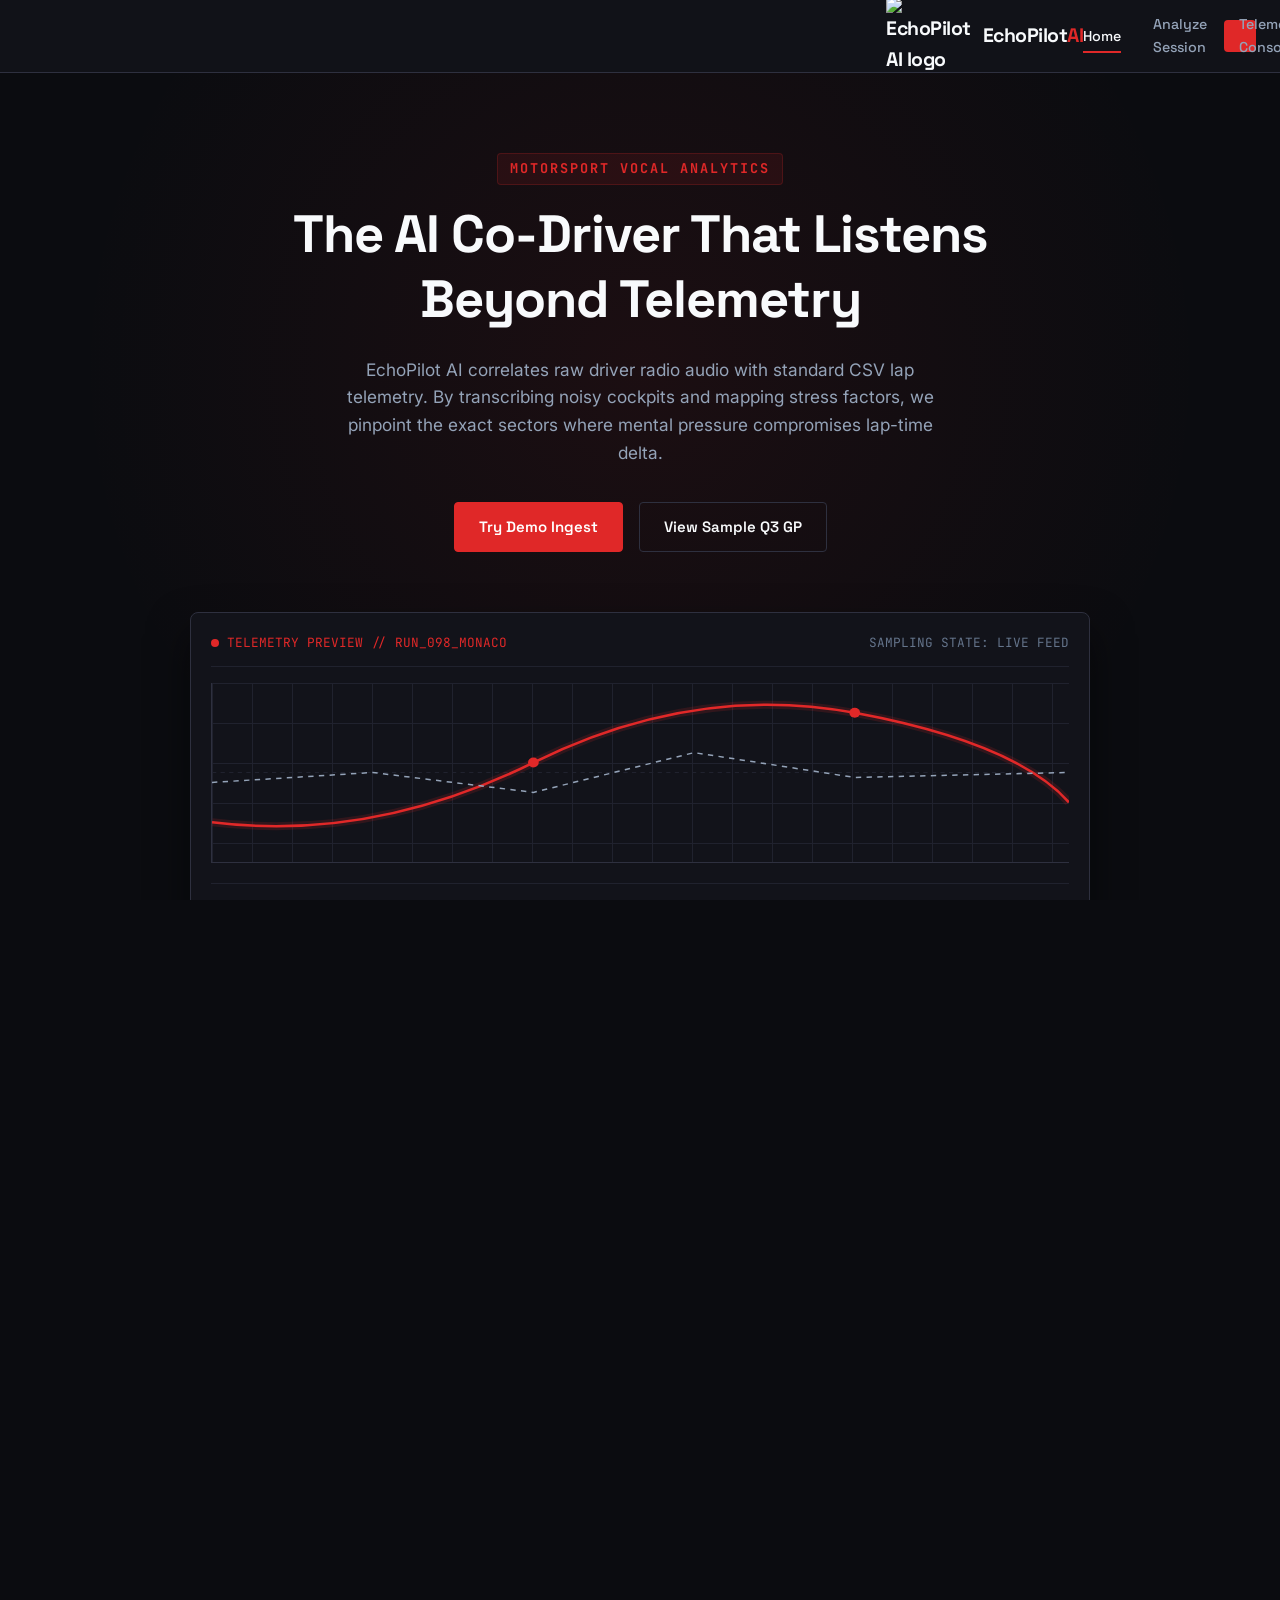
==== Frontend/index.html @ 36b870e9 "new" ====
<!DOCTYPE html>
<html lang="en">
<head>
    <meta charset="UTF-8">
    <meta name="viewport" content="width=device-width, initial-scale=1.0">
    <title>EchoPilot AI - The AI Co-Driver That Listens Beyond Telemetry</title>
    <meta name="description" content="EchoPilot AI correlates driver radio stress levels, vocal tone analysis, and telemetry times to provide racing engineers with pit-wall biometrics.">
    <!-- Global CSS -->
    <link rel="stylesheet" href="css/style.css">
    <!-- Inline page styles to avoid cluttering main stylesheet -->
    <style>
        .hero {
            padding: 80px 24px;
            text-align: center;
            position: relative;
            background: radial-gradient(circle at 50% 30%, rgba(224, 40, 40, 0.08) 0%, transparent 60%);
            border-bottom: 1px solid var(--border-color);
        }

        .hero-tag {
            font-family: var(--font-mono);
            color: var(--primary);
            font-size: 0.9rem;
            font-weight: 700;
            text-transform: uppercase;
            letter-spacing: 2px;
            margin-bottom: 16px;
            display: inline-block;
            background-color: rgba(224, 40, 40, 0.1);
            padding: 4px 12px;
            border-radius: 4px;
            border: 1px solid rgba(224, 40, 40, 0.2);
        }

        .hero h1 {
            max-width: 800px;
            margin: 0 auto 24px auto;
            font-size: 3.5rem;
        }

        .hero p {
            max-width: 600px;
            margin: 0 auto 36px auto;
            font-size: 1.15rem;
            color: var(--text-secondary);
        }

        .hero-ctas {
            display: flex;
            justify-content: center;
            gap: 16px;
            margin-bottom: 60px;
        }

        /* Telemetry preview graph container */
        .telemetry-preview {
            max-width: 900px;
            margin: 0 auto;
            background-color: var(--bg-dark);
            border: 1px solid var(--border-color);
            border-radius: var(--radius-md);
            padding: 20px;
            position: relative;
            overflow: hidden;
            box-shadow: 0 20px 40px rgba(0, 0, 0, 0.5);
        }

        .preview-header {
            display: flex;
            justify-content: space-between;
            align-items: center;
            border-bottom: 1px solid var(--border-light);
            padding-bottom: 12px;
            margin-bottom: 16px;
            font-family: var(--font-mono);
            font-size: 0.85rem;
            color: var(--text-muted);
        }

        .preview-header-live {
            display: flex;
            align-items: center;
            gap: 8px;
            color: var(--primary);
        }

        .preview-header-live::before {
            content: '';
            width: 8px;
            height: 8px;
            border-radius: 50%;
            background-color: var(--primary);
            animation: pulse 1.5s infinite;
        }

        .preview-graph {
            height: 180px;
            display: flex;
            align-items: flex-end;
            gap: 8px;
            padding-top: 20px;
            border-left: 1px solid var(--border-color);
            border-bottom: 1px solid var(--border-color);
            position: relative;
        }

        /* Grid lines in graph background */
        .preview-graph::before {
            content: '';
            position: absolute;
            top: 0;
            left: 0;
            width: 100%;
            height: 100%;
            background: linear-gradient(var(--border-light) 1px, transparent 1px),
                        linear-gradient(90deg, var(--border-light) 1px, transparent 1px);
            background-size: 40px 40px;
            z-index: 1;
        }

        .preview-line-svg {
            position: absolute;
            top: 0;
            left: 0;
            width: 100%;
            height: 100%;
            z-index: 2;
        }

        .preview-metrics {
            display: grid;
            grid-template-columns: repeat(3, 1fr);
            gap: 16px;
            margin-top: 20px;
            border-top: 1px solid var(--border-light);
            padding-top: 16px;
        }

        .metric-item {
            text-align: left;
        }

        .metric-label {
            font-family: var(--font-mono);
            color: var(--text-muted);
            font-size: 0.8rem;
            text-transform: uppercase;
        }

        .metric-value {
            font-family: var(--font-heading);
            font-size: 1.5rem;
            font-weight: 700;
        }

        .metric-value span {
            font-family: var(--font-mono);
            font-size: 0.9rem;
            font-weight: 400;
            color: var(--text-muted);
            margin-left: 4px;
        }

        /* Features Section */
        .features-section {
            padding: 80px 24px;
            max-width: 1200px;
            margin: 0 auto;
        }

        .features-grid {
            display: grid;
            grid-template-columns: repeat(2, 1fr);
            gap: var(--grid-gap);
            margin-top: 48px;
        }

        .feature-card {
            background-color: var(--bg-panel);
            border: 1px solid var(--border-color);
            border-radius: var(--radius-md);
            padding: 32px;
            transition: var(--transition);
            display: flex;
            flex-direction: column;
            gap: 16px;
        }

        .feature-card:hover {
            border-color: var(--border-hover);
            transform: translateY(-2px);
        }

        .feature-icon-wrapper {
            width: 48px;
            height: 48px;
            background-color: rgba(255, 255, 255, 0.05);
            border: 1px solid var(--border-color);
            border-radius: var(--radius-sm);
            display: flex;
            align-items: center;
            justify-content: center;
            color: var(--primary);
        }

        .feature-card h3 {
            font-size: 1.3rem;
            font-weight: 600;
        }

        .feature-card p {
            color: var(--text-secondary);
            margin-bottom: 0;
            font-size: 0.95rem;
        }

        /* Keyframe Pulse */
        @keyframes pulse {
            0% { opacity: 0.4; }
            50% { opacity: 1; }
            100% { opacity: 0.4; }
        }

        @media (max-width: 768px) {
            .hero h1 {
                font-size: 2.3rem;
            }
            .hero-ctas {
                flex-direction: column;
                align-items: stretch;
                max-width: 300px;
                margin: 0 auto 40px auto;
            }
            .features-grid {
                grid-template-columns: 1fr;
            }
        }
    </style>
</head>
<body>

    <!-- Header / Nav -->
    <header>
        <div class="nav-container">
            <a href="index.html" class="logo-link">
                <div class="logo-icon">
                    <img src="assets/logo/logo.png" alt="EchoPilot AI logo">
                <div class="logo-brand">EchoPilot<span>AI</span></div>
            </a>
            <button class="mobile-toggle" aria-label="Toggle Menu">&#9776;</button>
            <nav class="nav-menu">
                <a href="index.html" class="nav-link">Home</a>
                <a href="upload.html" class="nav-link">Analyze Session</a>
                <a href="results.html" class="nav-link">Telemetry Console</a>
                <a href="history.html" class="nav-link">Logs History</a>
                <a href="about.html" class="nav-link">About Project</a>
                <a href="upload.html" class="nav-cta">Analyze GP</a>
            </nav>
        </div>
    </header>

    <main>
        <!-- Hero Section -->
        <section class="hero">
            <div class="hero-tag">Motorsport Vocal Analytics</div>
            <h1>The AI Co-Driver That Listens Beyond Telemetry</h1>
            <p>
                EchoPilot AI correlates raw driver radio audio with standard CSV lap telemetry. 
                By transcribing noisy cockpits and mapping stress factors, we pinpoint the exact sectors 
                where mental pressure compromises lap-time delta.
            </p>
            <div class="hero-ctas">
                <a href="upload.html" class="btn btn-primary">Try Demo Ingest</a>
                <a href="results.html?session=session_monaco_002" class="btn btn-secondary">View Sample Q3 GP</a>
            </div>

            <!-- Telemetry Graph Preview Widget -->
            <div class="telemetry-preview">
                <div class="preview-header">
                    <div class="preview-header-live">TELEMETRY PREVIEW // RUN_098_MONACO</div>
                    <div>SAMPLING STATE: LIVE FEED</div>
                </div>
                <div class="preview-graph">
                    <!-- SVG graph overlay mimicking telemetry metrics -->
                    <svg class="preview-line-svg" viewBox="0 0 800 180" preserveAspectRatio="none">
                        <!-- Grid lines -->
                        <line x1="0" y1="90" x2="800" y2="90" stroke="#20222e" stroke-dasharray="4,4" />
                        <!-- Laps vs Stress Line -->
                        <path d="M 0 140 Q 150 160 300 80 T 600 30 T 800 120" fill="none" stroke="#e02828" stroke-width="2.5" />
                        <path d="M 0 140 Q 150 160 300 80 T 600 30 T 800 120" fill="none" stroke="rgba(224, 40, 40, 0.15)" stroke-width="8" />
                        <!-- Reference line -->
                        <path d="M 0 100 L 150 90 L 300 110 L 450 70 L 600 95 L 800 90" fill="none" stroke="#94a3b8" stroke-dasharray="5,5" stroke-width="1.5" />
                        <!-- Anchor telemetry circles -->
                        <circle cx="300" cy="80" r="5" fill="#e02828" />
                        <circle cx="600" cy="30" r="5" fill="#e02828" />
                    </svg>
                </div>
                <div class="preview-metrics">
                    <div class="metric-item">
                        <div class="metric-label">Stress Coeff. (Avg)</div>
                        <div class="metric-value" style="color: var(--primary);">78%<span>HIGH</span></div>
                    </div>
                    <div class="metric-item">
                        <div class="metric-label">Lap-Time Deviation</div>
                        <div class="metric-value">+1.24s<span>DEGRADED</span></div>
                    </div>
                    <div class="metric-item">
                        <div class="metric-label">Cockpit Sentiment</div>
                        <div class="metric-value" style="color: var(--accent-stressed);">STRESSED</div>
                    </div>
                </div>
            </div>
        </section>

        <!-- Feature Matrix -->
        <section class="features-section">
            <h2 style="justify-content: center; gap: 10px;">
                ENGINEERING SPECIFICATIONS 
                <span class="subtitle">// CORE MODULES</span>
            </h2>
            <div class="features-grid">
                <div class="feature-card">
                    <div class="feature-icon-wrapper">
                        <svg width="20" height="20" viewBox="0 0 24 24" fill="none" stroke="currentColor" stroke-width="2" stroke-linecap="round" stroke-linejoin="round"><path d="M12 2a3 3 0 0 0-3 3v7a3 3 0 0 0 6 0V5a3 3 0 0 0-3-3Z"></path><path d="M19 10v1a7 7 0 0 1-14 0v-1"></path><line x1="12" y1="19" x2="12" y2="22"></line></svg>
                    </div>
                    <h3>Motorsport Speech-to-Text</h3>
                    <p>
                        High-fidelity transcription tuned for noisy cockpit environments. Overcomes wind draft, engine pitch, transmission static, and driver breath patterns.
                    </p>
                </div>
                
                <div class="feature-card">
                    <div class="feature-icon-wrapper">
                        <svg width="20" height="20" viewBox="0 0 24 24" fill="none" stroke="currentColor" stroke-width="2" stroke-linecap="round" stroke-linejoin="round"><path d="M18 8A6 6 0 0 0 6 8c0 7-3 9-3 9h18s-3-2-3-9"></path><path d="M13.73 21a2 2 0 0 1-3.46 0"></path></svg>
                    </div>
                    <h3>Tone & Emotion Engine</h3>
                    <p>
                        Deep frequency evaluation of voice registers. Detects fatigue (tired), agitation (stressed), and calmness directly through pitch variations and structural word rates.
                    </p>
                </div>
                
                <div class="feature-card">
                    <div class="feature-icon-wrapper">
                        <svg width="20" height="20" viewBox="0 0 24 24" fill="none" stroke="currentColor" stroke-width="2" stroke-linecap="round" stroke-linejoin="round"><line x1="18" y1="20" x2="18" y2="10"></line><line x1="12" y1="20" x2="12" y2="4"></line><line x1="6" y1="20" x2="6" y2="14"></line></svg>
                    </div>
                    <h3>Telemetry Correlation</h3>
                    <p>
                        Aligns physiological vocal markers directly onto lap-time telemetry charts. Highlights exact track locations and corners where verbal anxiety correlates with time loss.
                    </p>
                </div>

                <div class="feature-card">
                    <div class="feature-icon-wrapper">
                        <svg width="20" height="20" viewBox="0 0 24 24" fill="none" stroke="currentColor" stroke-width="2" stroke-linecap="round" stroke-linejoin="round"><path d="m12 3-1.912 5.886H3.82l4.856 3.528L6.764 18.3 12 14.772l5.236 3.528-1.912-5.886 4.856-3.528h-6.268L12 3Z"></path></svg>
                    </div>
                    <h3>Race Pit Wall Insights</h3>
                    <p>
                        Synthesizes contextual voice-to-action suggestions. Recommends adjustment strategies for driver focus, pacing intervals, or cockpit coaching to maximize tires.
                    </p>
                </div>
            </div>
        </section>
    </main>

    <!-- Footer -->
    <footer>
        <div class="footer-content">
            <div class="footer-brand">
                <h4>EchoPilot<span>AI</span></h4>
                <p>An experimental motorsport telemetry analysis project built for college hackathons. Exploring bio-acoustic stress parameters inside racing simulators and driver cabins.</p>
            </div>
            <div class="footer-links">
                <h5>Platform</h5>
                <ul>
                    <li><a href="index.html">Landing Page</a></li>
                    <li><a href="upload.html">Telemetry Ingest</a></li>
                    <li><a href="results.html">Dashboard Console</a></li>
                </ul>
            </div>
            <div class="footer-links">
                <h5>Resources</h5>
                <ul>
                    <li><a href="history.html">History Log</a></li>
                    <li><a href="about.html">Tech Stack & Team</a></li>
                </ul>
            </div>
        </div>
        <div class="footer-bottom">
            <div>&copy; 2026 EchoPilot AI. Developed for the Motorsport Hackathon.</div>
            <div>STATUS: ACCELERATED DEVELOPMENT // BUILD 1.0.4</div>
        </div>
    </footer>

    <!-- Shared JS -->
    <script src="js/main.js"></script>
</body>
</html>
---- Frontend/css/style.css ----
/* ==========================================================================
   EchoPilot AI - Global Motorsport-Inspired Style Sheet
   ========================================================================== */

@import url('https://fonts.googleapis.com/css2?family=Space+Grotesk:wght@400;500;600;700&family=JetBrains+Mono:wght@400;500;700&family=Inter:wght@300;400;500;600&display=swap');

:root {
    /* Color Palette */
    --bg-darker: #0b0c10;
    --bg-dark: #12131a;
    --bg-panel: #1b1c24;
    --bg-panel-hover: #242630;
    
    --primary: #e02828;         /* F1 Racing Red */
    --primary-hover: #b01c1c;
    --primary-glow: rgba(224, 40, 40, 0.25);
    
    --accent-calm: #10b981;     /* Track Green */
    --accent-stressed: #ef4444; /* High Stress Red */
    --accent-tired: #f59e0b;    /* Fatigue Yellow */
    
    --text-primary: #f8fafc;
    --text-secondary: #94a3b8;
    --text-muted: #64748b;
    
    --border-color: #2e303f;
    --border-hover: #404359;
    --border-light: #20222e;

    /* Fonts */
    --font-heading: 'Space Grotesk', sans-serif;
    --font-body: 'Inter', sans-serif;
    --font-mono: 'JetBrains Mono', monospace;

    /* Transitions & Borders */
    --radius-sm: 4px;
    --radius-md: 8px;
    --radius-lg: 12px;
    --transition: all 0.2s cubic-bezier(0.4, 0, 0.2, 1);
    --grid-gap: 20px;
}

/* ==========================================================================
   Reset & Base Styles
   ========================================================================== */
* {
    margin: 0;
    padding: 0;
    box-sizing: border-box;
}

html, body {
    width: 100%;
    height: 100%;
    background-color: var(--bg-darker);
    color: var(--text-primary);
    font-family: var(--font-body);
    font-size: 15px;
    line-height: 1.6;
    overflow-x: hidden;
    scroll-behavior: smooth;
}

/* Header & Nav */
header {
    background-color: rgba(18, 19, 26, 0.95);
    backdrop-filter: blur(10px);
    border-bottom: 1px solid var(--border-color);
    position: sticky;
    top: 0;
    z-index: 1000;
}

.nav-container {
    max-width: 1280px;
    margin: 0 auto;
    padding: 0 24px;
    display: flex;
    justify-content: space-between;
    align-items: center;
    height: 72px;
}

.logo-link {
    display: flex;
    align-items: center;
    gap: 12px;
    text-decoration: none;
    color: var(--text-primary);
    font-family: var(--font-heading);
    font-weight: 700;
    font-size: 1.3rem;
    letter-spacing: -0.5px;
}

.logo-icon {
    display: flex;
    align-items: center;
    justify-content: center;
    width: 32px;
    height: 32px;
    background-color: var(--primary);
    border-radius: var(--radius-sm);
    color: white;
}

.logo-brand span {
    color: var(--primary);
}

.nav-menu {
    display: flex;
    align-items: center;
    list-style: none;
    gap: 32px;
}

.nav-link {
    text-decoration: none;
    color: var(--text-secondary);
    font-family: var(--font-heading);
    font-weight: 500;
    font-size: 0.95rem;
    transition: var(--transition);
    position: relative;
    padding: 6px 0;
}

.nav-link::after {
    content: '';
    position: absolute;
    bottom: 0;
    left: 0;
    width: 0;
    height: 2px;
    background-color: var(--primary);
    transition: var(--transition);
}

.nav-link:hover,
.nav-link.active {
    color: var(--text-primary);
}

.nav-link:hover::after,
.nav-link.active::after {
    width: 100%;
}

.nav-cta {
    background-color: var(--primary);
    color: white;
    padding: 8px 16px;
    border-radius: var(--radius-sm);
    font-weight: 600;
    font-size: 0.9rem;
    text-decoration: none;
    transition: var(--transition);
    border: 1px solid transparent;
}

.nav-cta:hover {
    background-color: var(--primary-hover);
    box-shadow: 0 0 12px var(--primary-glow);
}

/* Mobile Toggle */
.mobile-toggle {
    display: none;
    background: none;
    border: none;
    color: var(--text-primary);
    font-size: 1.5rem;
    cursor: pointer;
}

/* ==========================================================================
   Layout Containers
   ========================================================================== */
main {
    min-height: calc(100vh - 72px - 200px);
}

.container {
    max-width: 1200px;
    margin: 0 auto;
    padding: 48px 24px;
}

/* ==========================================================================
   Typography & Elements
   ========================================================================== */
h1, h2, h3, h4, h5, h6 {
    font-family: var(--font-heading);
    color: var(--text-primary);
    font-weight: 700;
    line-height: 1.25;
}

h1 {
    font-size: 2.8rem;
    letter-spacing: -1px;
}

h2 {
    font-size: 2rem;
    border-bottom: 2px solid var(--border-light);
    padding-bottom: 12px;
    margin-bottom: 24px;
    display: flex;
    justify-content: space-between;
    align-items: center;
}

h2 span.subtitle {
    font-size: 1rem;
    font-family: var(--font-mono);
    color: var(--text-muted);
    font-weight: 400;
}

p {
    color: var(--text-secondary);
    margin-bottom: 16px;
}

a {
    color: var(--primary);
    transition: var(--transition);
}

a:hover {
    color: var(--primary-hover);
}

.mono {
    font-family: var(--font-mono);
}

/* ==========================================================================
   Buttons
   ========================================================================== */
.btn {
    display: inline-flex;
    align-items: center;
    justify-content: center;
    padding: 12px 24px;
    font-family: var(--font-heading);
    font-weight: 600;
    font-size: 1rem;
    text-decoration: none;
    border-radius: var(--radius-sm);
    transition: var(--transition);
    cursor: pointer;
    gap: 8px;
}

.btn-primary {
    background-color: var(--primary);
    color: white;
    border: 1px solid var(--primary);
}

.btn-primary:hover {
    background-color: var(--primary-hover);
    border-color: var(--primary-hover);
    box-shadow: 0 0 16px var(--primary-glow);
}

.btn-secondary {
    background-color: transparent;
    color: var(--text-primary);
    border: 1px solid var(--border-color);
}

.btn-secondary:hover {
    background-color: rgba(255, 255, 255, 0.05);
    border-color: var(--text-secondary);
}

.btn-danger {
    background-color: transparent;
    color: var(--accent-stressed);
    border: 1px solid rgba(239, 68, 68, 0.3);
}

.btn-danger:hover {
    background-color: rgba(239, 68, 68, 0.1);
    border-color: var(--accent-stressed);
}

/* ==========================================================================
   Cards & Layout Components
   ========================================================================== */
.card {
    background-color: var(--bg-dark);
    border: 1px solid var(--border-color);
    border-radius: var(--radius-md);
    padding: 24px;
    transition: var(--transition);
}

.card:hover {
    border-color: var(--border-hover);
}

/* Motorsport Dash Style borders */
.dash-card {
    background-color: var(--bg-panel);
    border: 1px solid var(--border-color);
    border-top: 3px solid var(--border-color);
    border-radius: var(--radius-sm);
    position: relative;
    padding: 20px;
}

.dash-card::before {
    content: '';
    position: absolute;
    top: -3px;
    left: 0;
    width: 24px;
    height: 3px;
    background-color: var(--primary);
}

/* ==========================================================================
   Telemetry Status Badges
   ========================================================================== */
.badge {
    display: inline-flex;
    align-items: center;
    padding: 4px 10px;
    border-radius: 4px;
    font-family: var(--font-mono);
    font-size: 0.8rem;
    font-weight: 600;
    text-transform: uppercase;
    letter-spacing: 0.5px;
    gap: 6px;
}

.badge::before {
    content: '';
    display: inline-block;
    width: 8px;
    height: 8px;
    border-radius: 50%;
}

.badge-calm {
    background-color: rgba(16, 185, 129, 0.1);
    color: var(--accent-calm);
    border: 1px solid rgba(16, 185, 129, 0.2);
}
.badge-calm::before {
    background-color: var(--accent-calm);
    box-shadow: 0 0 6px var(--accent-calm);
}

.badge-stressed {
    background-color: rgba(239, 68, 68, 0.1);
    color: var(--accent-stressed);
    border: 1px solid rgba(239, 68, 68, 0.2);
}
.badge-stressed::before {
    background-color: var(--accent-stressed);
    box-shadow: 0 0 6px var(--accent-stressed);
}

.badge-tired {
    background-color: rgba(245, 158, 11, 0.1);
    color: var(--accent-tired);
    border: 1px solid rgba(245, 158, 11, 0.2);
}
.badge-tired::before {
    background-color: var(--accent-tired);
    box-shadow: 0 0 6px var(--accent-tired);
}

/* ==========================================================================
   Footer
   ========================================================================== */
footer {
    background-color: var(--bg-darker);
    border-top: 1px solid var(--border-color);
    padding: 48px 24px;
    margin-top: 60px;
}

.footer-content {
    max-width: 1200px;
    margin: 0 auto;
    display: grid;
    grid-template-columns: 2fr 1fr 1fr;
    gap: 40px;
}

.footer-brand h4 {
    font-size: 1.2rem;
    margin-bottom: 12px;
    font-family: var(--font-heading);
}

.footer-brand h4 span {
    color: var(--primary);
}

.footer-brand p {
    font-size: 0.9rem;
    color: var(--text-muted);
    max-width: 320px;
}

.footer-links h5 {
    font-size: 0.9rem;
    color: var(--text-primary);
    text-transform: uppercase;
    letter-spacing: 1px;
    margin-bottom: 16px;
    font-family: var(--font-heading);
}

.footer-links ul {
    list-style: none;
}

.footer-links li {
    margin-bottom: 10px;
}

.footer-links a {
    text-decoration: none;
    color: var(--text-secondary);
    font-size: 0.9rem;
    transition: var(--transition);
}

.footer-links a:hover {
    color: var(--text-primary);
}

.footer-bottom {
    max-width: 1200px;
    margin: 40px auto 0 auto;
    padding-top: 24px;
    border-top: 1px solid var(--border-light);
    display: flex;
    justify-content: space-between;
    align-items: center;
    color: var(--text-muted);
    font-size: 0.85rem;
    font-family: var(--font-mono);
}

/* ==========================================================================
   Responsive Utilities
   ========================================================================== */
@media (max-width: 768px) {
    h1 {
        font-size: 2.2rem;
    }
    
    h2 {
        font-size: 1.6rem;
        flex-direction: column;
        align-items: flex-start;
        gap: 8px;
    }

    .nav-menu {
        display: none; /* simple mobile drawer could be toggle triggered */
    }

    .mobile-toggle {
        display: block;
    }
    
    .footer-content {
        grid-template-columns: 1fr;
        gap: 24px;
    }
    
    .footer-bottom {
        flex-direction: column;
        gap: 12px;
        align-items: flex-start;
    }
}
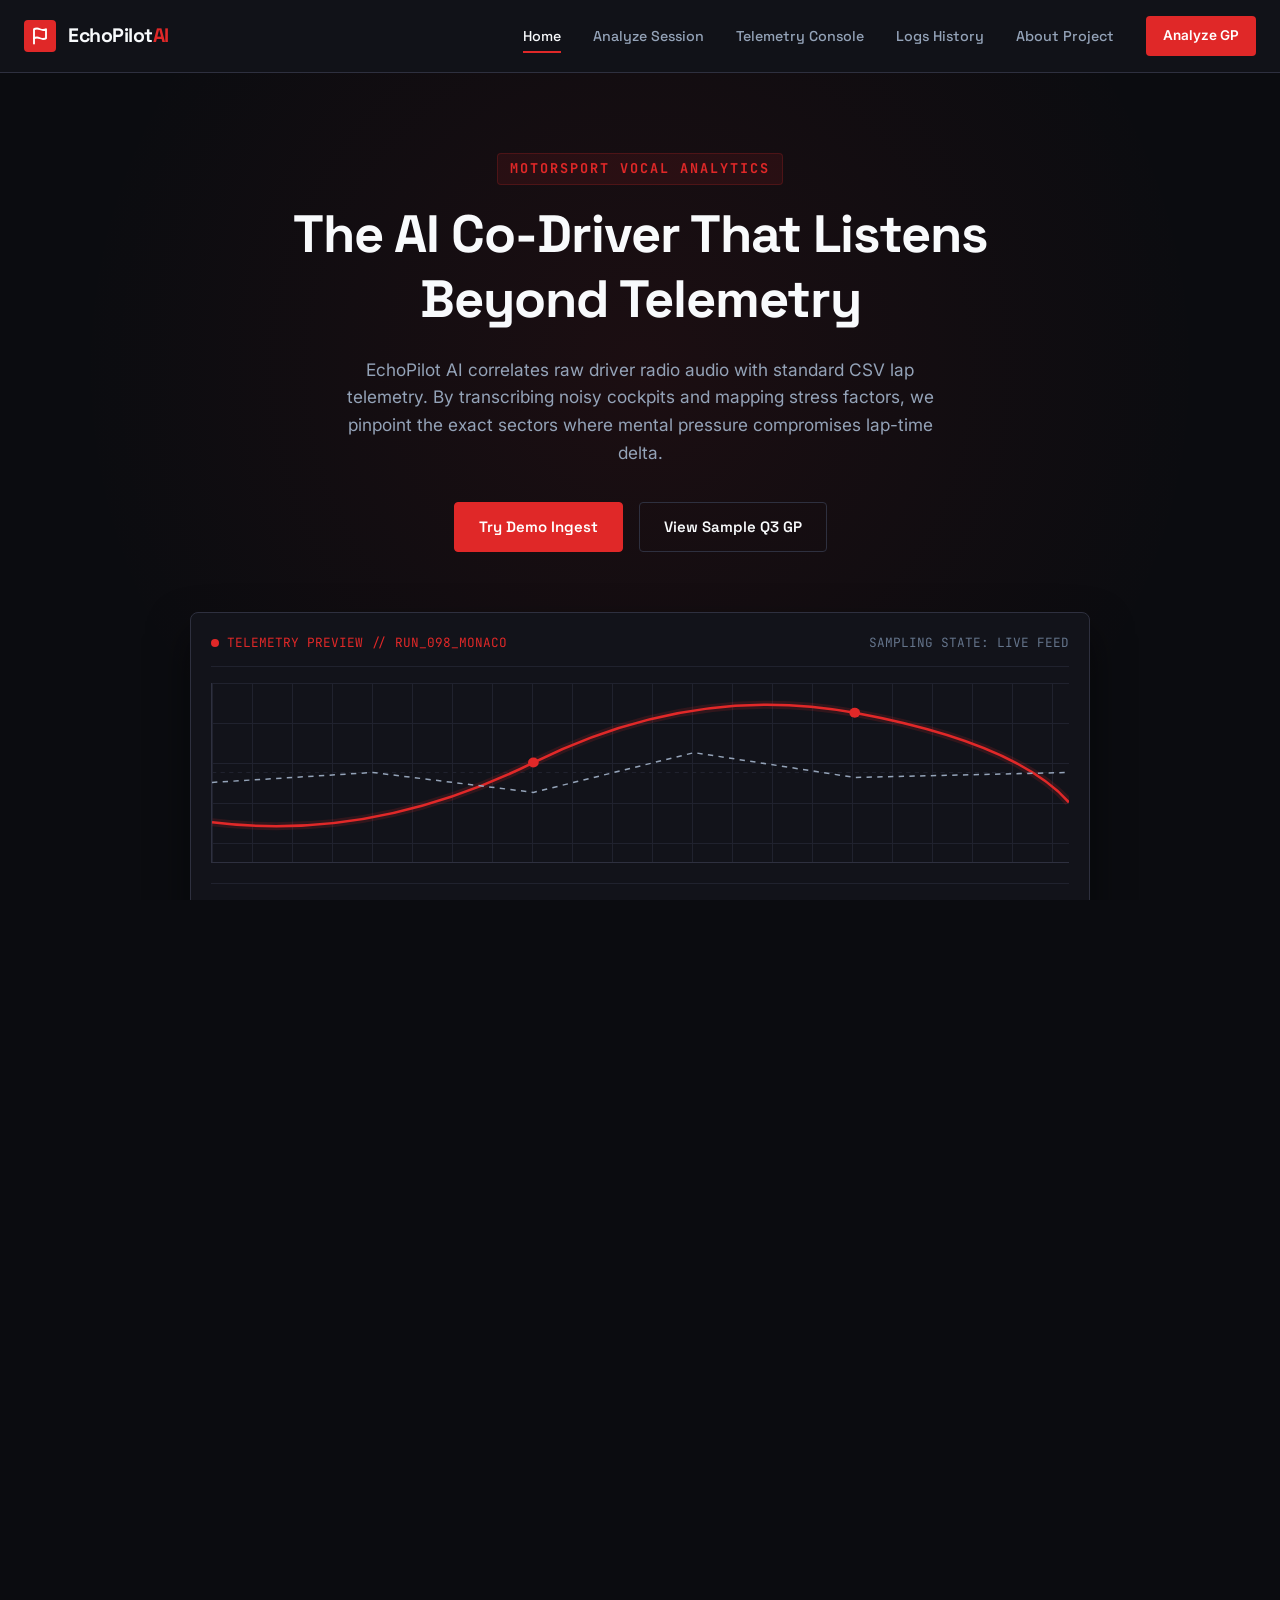
==== commit 953314e1: "Replace logo image with SVG in index.html" ====
--- a/Frontend/index.html
+++ b/Frontend/index.html
@@ -244,7 +244,8 @@
         <div class="nav-container">
             <a href="index.html" class="logo-link">
                 <div class="logo-icon">
-                    <img src="assets/logo/logo.png" alt="EchoPilot AI logo">
+                    <svg width="18" height="18" viewBox="0 0 24 24" fill="none" stroke="currentColor" stroke-width="2.5" stroke-linecap="round" stroke-linejoin="round"><path d="M4 15s1-1 4-1 5 2 8 2 4-1 4-1V3s-1 1-4 1-5-2-8-2-4 1-4 1z"></path><line x1="4" y1="22" x2="4" y2="15"></line></svg>
+                </div>
                 <div class="logo-brand">EchoPilot<span>AI</span></div>
             </a>
             <button class="mobile-toggle" aria-label="Toggle Menu">&#9776;</button>
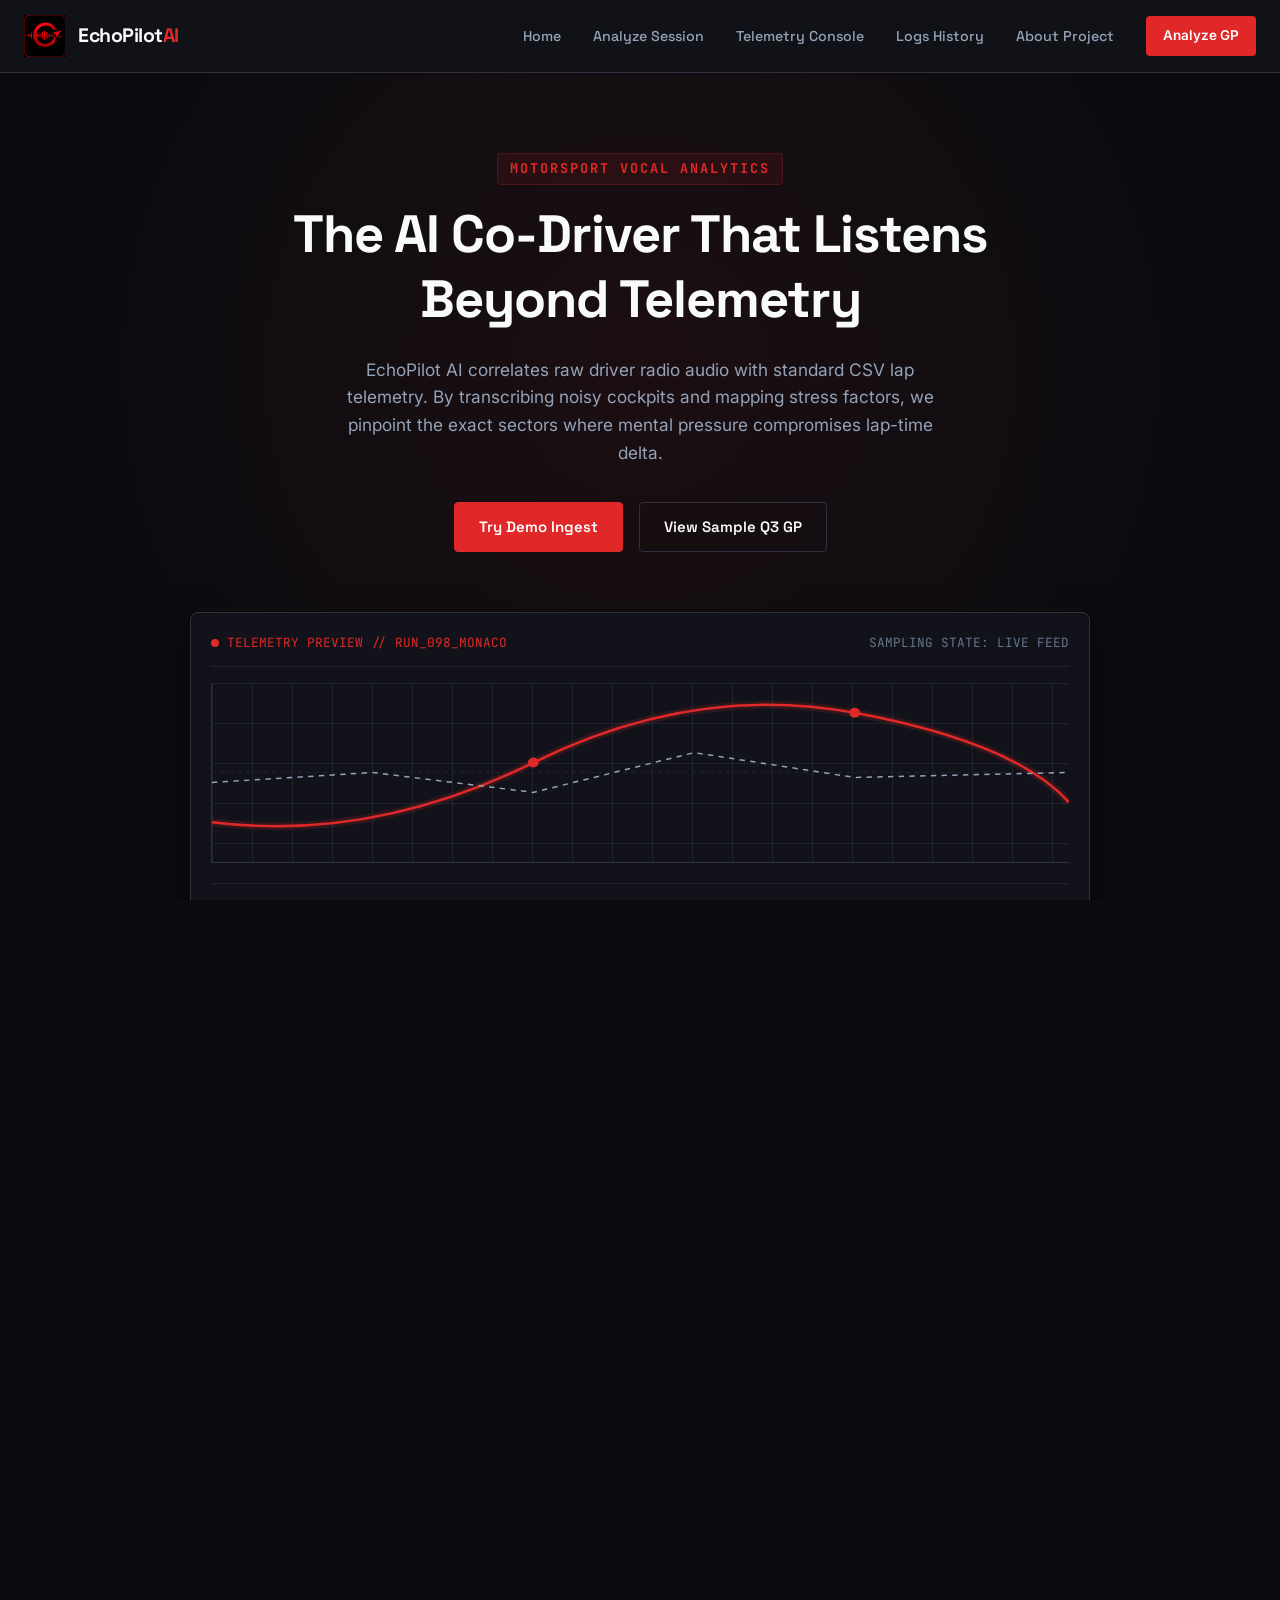
==== commit 2adf9ae0: "Replace logo SVG with image in header" ====
--- a/Frontend/index.html
+++ b/Frontend/index.html
@@ -244,7 +244,7 @@
         <div class="nav-container">
             <a href="index.html" class="logo-link">
                 <div class="logo-icon">
-                    <svg width="18" height="18" viewBox="0 0 24 24" fill="none" stroke="currentColor" stroke-width="2.5" stroke-linecap="round" stroke-linejoin="round"><path d="M4 15s1-1 4-1 5 2 8 2 4-1 4-1V3s-1 1-4 1-5-2-8-2-4 1-4 1z"></path><line x1="4" y1="22" x2="4" y2="15"></line></svg>
+                    <img src="../assets/logo/final_logo.png" alt="EchoPilot AI">
                 </div>
                 <div class="logo-brand">EchoPilot<span>AI</span></div>
             </a>
--- a/Frontend/css/style.css
+++ b/Frontend/css/style.css
@@ -97,11 +97,17 @@
     display: flex;
     align-items: center;
     justify-content: center;
-    width: 32px;
-    height: 32px;
+    width: 42px;
+    height: 42px;
     background-color: var(--primary);
     border-radius: var(--radius-sm);
     color: white;
+}
+.logo-icon img {
+    width: 42px;
+    height: 42px;
+    object-fit: contain;
+    image-rendering: auto;
 }
 
 .logo-brand span {
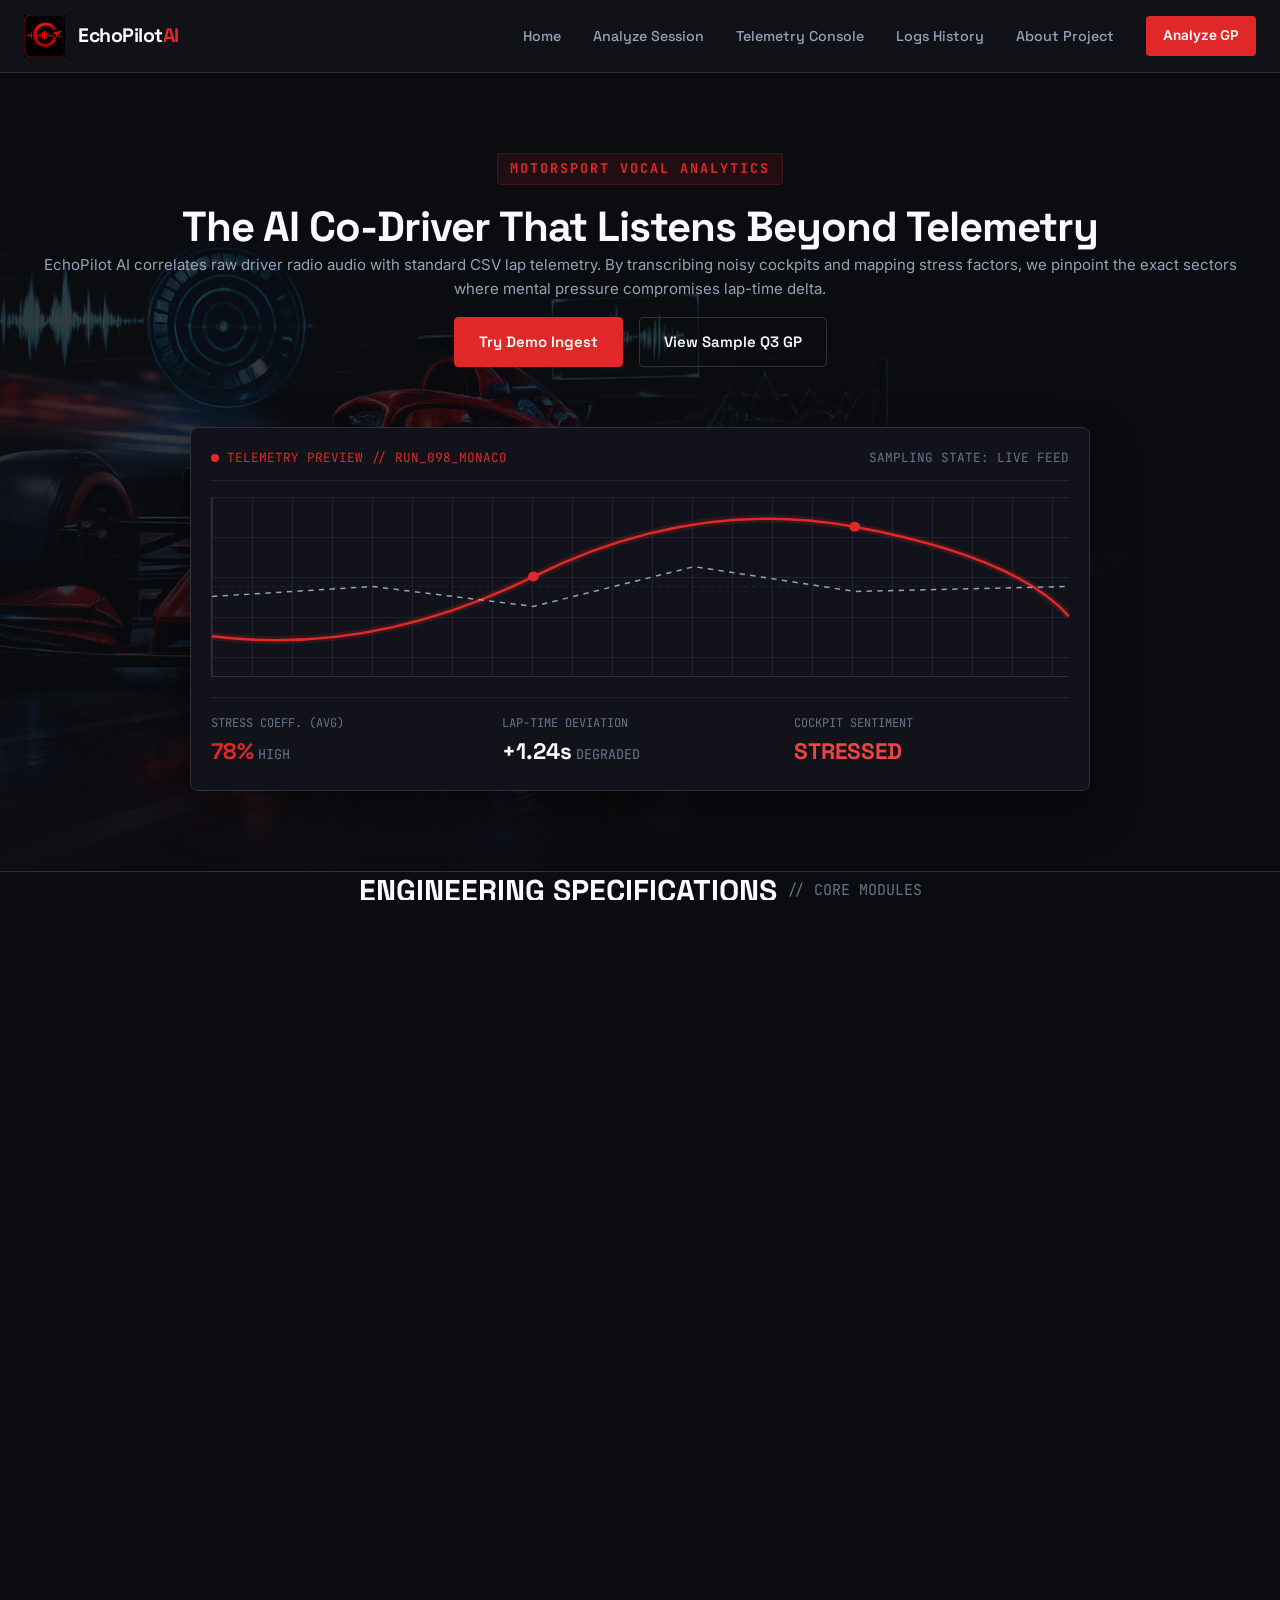
==== commit ca714faf: "Revise hero section styles in index.html Updated the hero section styles with a new background gradi" ====
--- a/Frontend/index.html
+++ b/Frontend/index.html
@@ -10,12 +10,25 @@
     <!-- Inline page styles to avoid cluttering main stylesheet -->
     <style>
         .hero {
-            padding: 80px 24px;
-            text-align: center;
-            position: relative;
-            background: radial-gradient(circle at 50% 30%, rgba(224, 40, 40, 0.08) 0%, transparent 60%);
-            border-bottom: 1px solid var(--border-color);
-        }
+    padding: 80px 24px;
+    text-align: center;
+    position: relative;
+    overflow: hidden;
+    border-bottom: 1px solid var(--border-color);
+
+    background:
+        linear-gradient(
+            rgba(11, 12, 16, 0.72),
+            rgba(11, 12, 16, 0.90)
+        ),
+        url("../../assets/backgrounds/home page.png");
+
+    background-size: cover;
+    background-position: center;
+    background-repeat: no-repeat;
+    background-attachment: fixed;
+
+    border-bottom: 1px solid var(--border-color);
 
         .hero-tag {
             font-family: var(--font-mono);
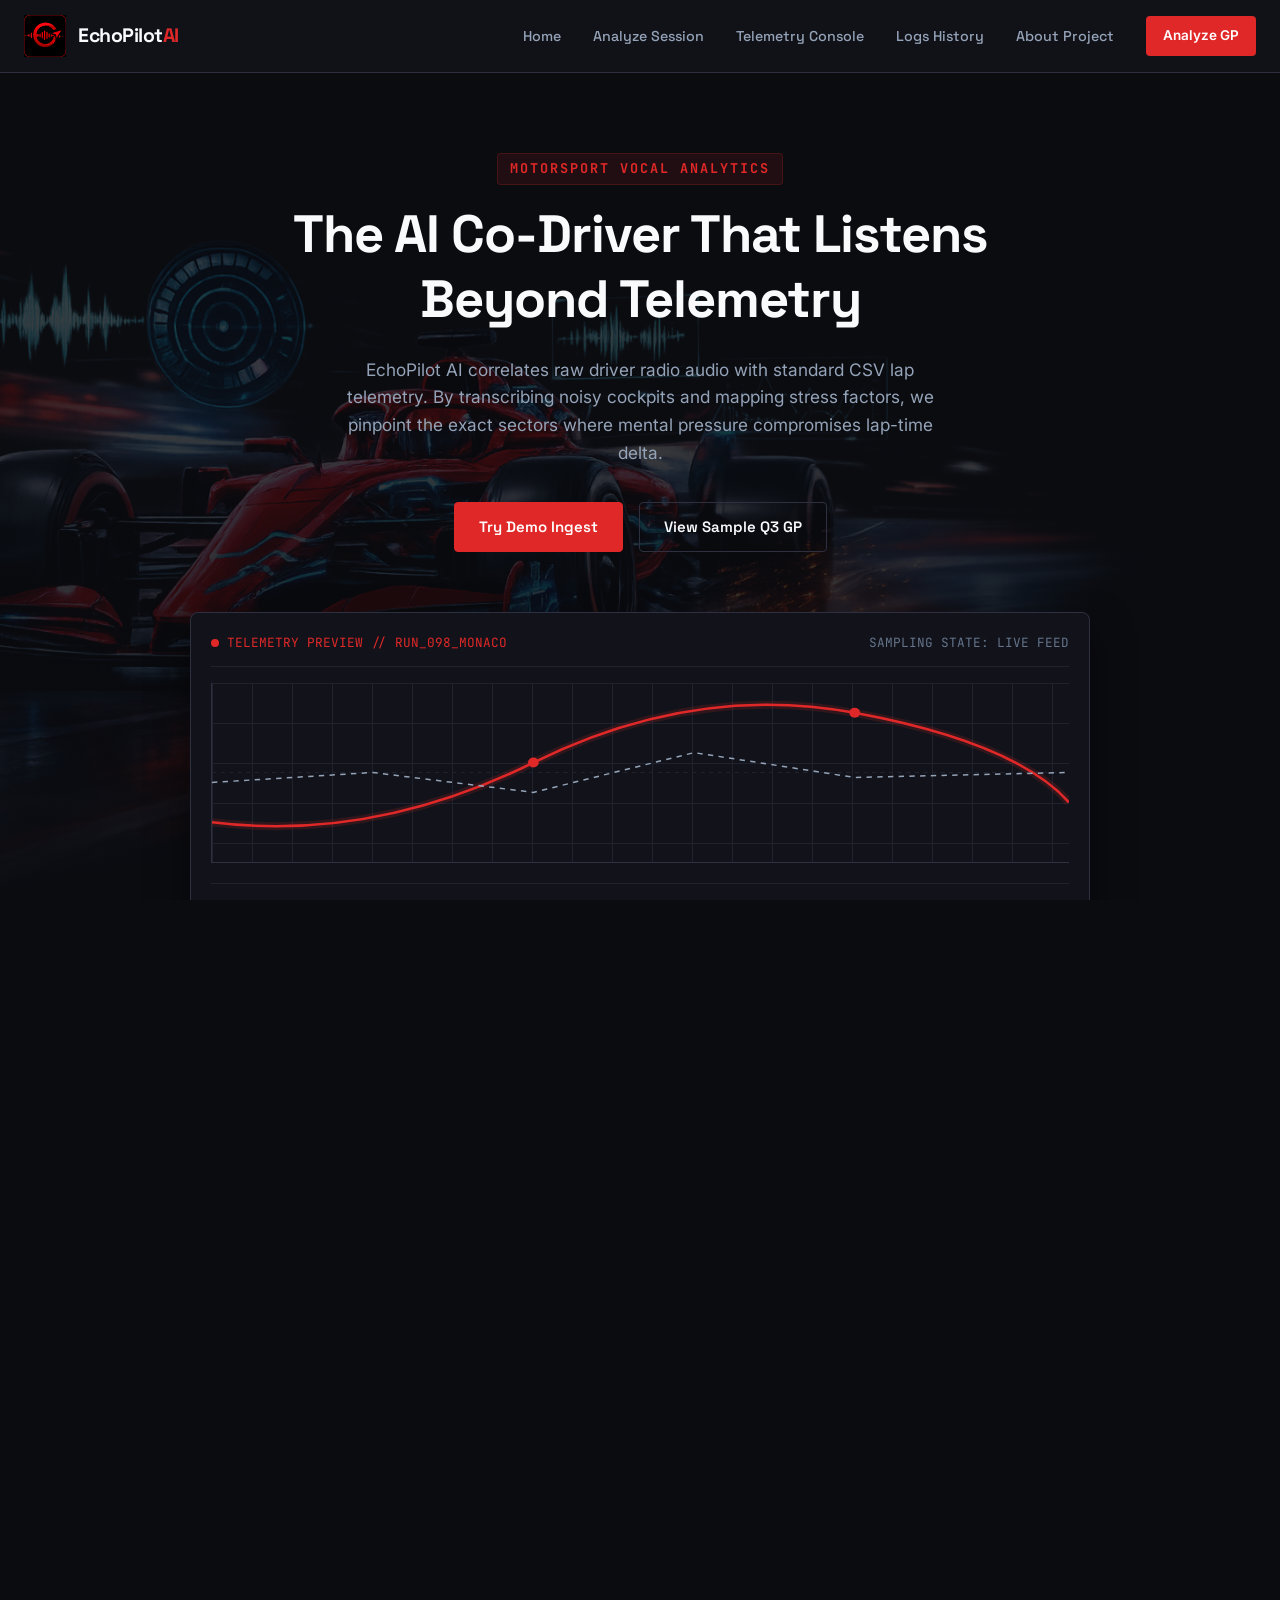
==== commit c04c098c: "Fix formatting in index.html" ====
--- a/Frontend/index.html
+++ b/Frontend/index.html
@@ -29,7 +29,7 @@
     background-attachment: fixed;
 
     border-bottom: 1px solid var(--border-color);
-
+        }
         .hero-tag {
             font-family: var(--font-mono);
             color: var(--primary);
